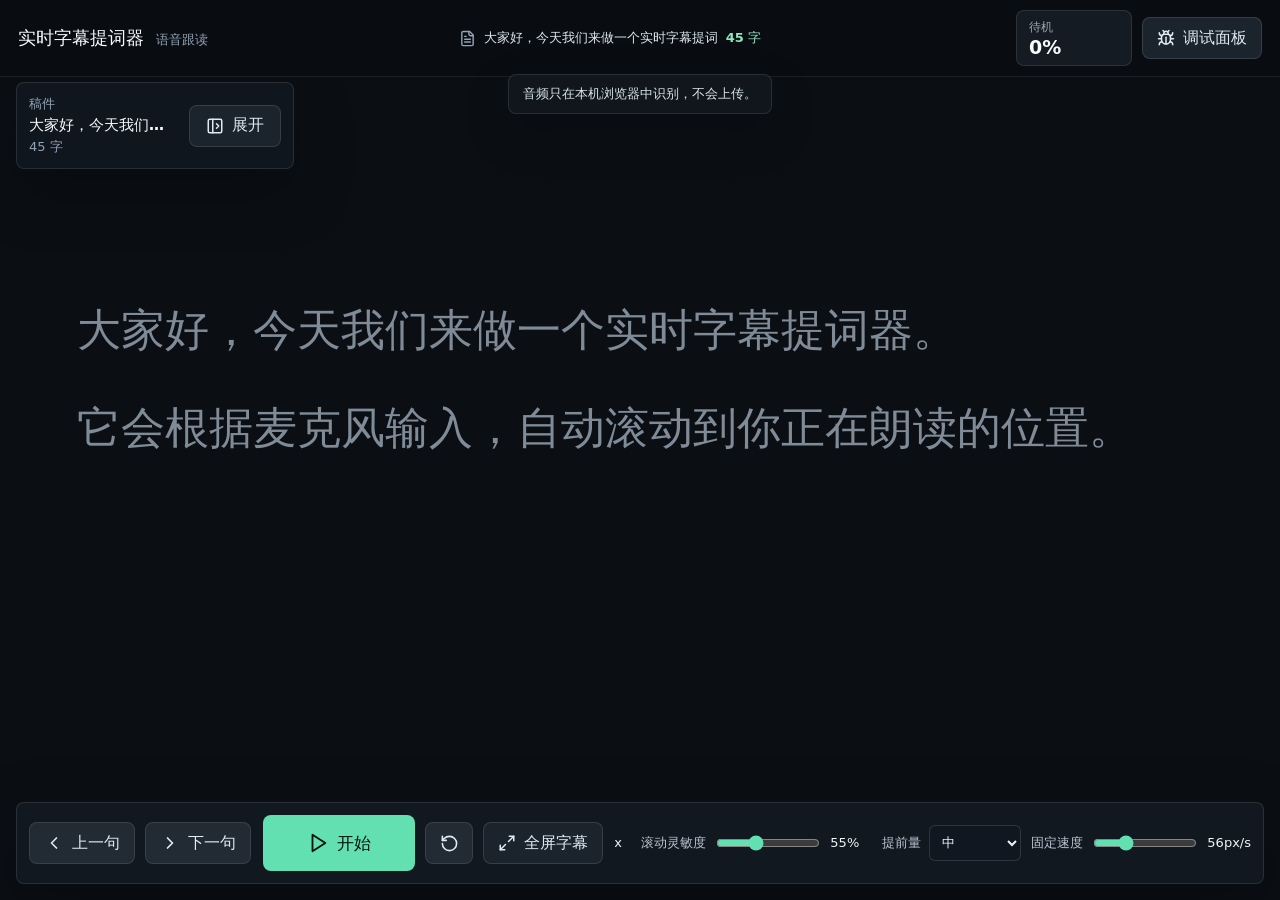
==== live-teleprompter/index.html @ d5e43165 "Update live-teleprompter static assets" ====
<!doctype html>
<html lang="zh-CN">
  <head>
    <meta charset="UTF-8" />
    <meta name="viewport" content="width=device-width, initial-scale=1.0" />
    <title>实时字幕提词器</title>
    <script type="module" crossorigin src="./assets/index-jituIsqL.js"></script>
    <link rel="stylesheet" crossorigin href="./assets/index-C1xmtw4L.css">
  </head>
  <body>
    <div id="root"></div>
  </body>
</html>
---- live-teleprompter/assets/index-C1xmtw4L.css ----
:root{color:#ecf4f7;background:#0b0f14;font-family:Inter,Noto Sans SC,PingFang SC,Microsoft YaHei,system-ui,-apple-system,BlinkMacSystemFont,sans-serif;font-synthesis:none;text-rendering:optimizeLegibility}*{box-sizing:border-box}body{margin:0;min-width:320px;min-height:100vh;background:#0b0f14}button,input,select,textarea{font:inherit}button{-webkit-tap-highlight-color:transparent}.app-shell{position:relative;min-height:100dvh;overflow:hidden;background:#0b0f14}.app-statusbar{position:fixed;top:0;right:0;left:0;z-index:18;display:grid;grid-template-columns:minmax(220px,max-content) minmax(180px,1fr) minmax(280px,max-content);align-items:center;gap:18px;min-height:64px;padding:10px 18px;border-bottom:1px solid rgb(255 255 255 / 8%);background:#0a0e13f0}.brand-lockup{display:flex;align-items:baseline;gap:12px;min-width:0}.brand-lockup h1{margin:0;color:#f8fbff;font-size:18px;line-height:1.2;letter-spacing:0;white-space:nowrap}.brand-lockup span,.statusbar-center,.script-drawer-summary span,.script-drawer-summary small{color:#93a3b4;font-size:13px}.statusbar-center{display:flex;align-items:center;justify-content:center;gap:8px;min-width:0}.statusbar-center span{overflow:hidden;color:#dce8ef;text-overflow:ellipsis;white-space:nowrap}.statusbar-center strong{color:#8fe6c1;font-size:13px;font-weight:700;white-space:nowrap}.statusbar-actions{display:flex;align-items:center;justify-content:flex-end;gap:10px;min-width:0}.status-pill{display:grid;min-width:116px;gap:2px;padding:8px 12px;border:1px solid rgb(255 255 255 / 10%);border-radius:8px;background:#151b22}.status-pill span{color:#9aa8b6;font-size:12px}.status-pill strong{color:#f8fbff;font-size:19px;line-height:1}.status-listening{border-color:#5bd6a46b;background:#19564170}.primary-button,.secondary-button,.danger-button,.icon-button,.dock-button{display:inline-flex;align-items:center;justify-content:center;gap:8px;min-width:0;height:42px;border-radius:8px;border:0;cursor:pointer;font-weight:700;letter-spacing:0;white-space:nowrap}.primary-button{min-width:116px;padding:0 18px;color:#07120f;background:#62e0b1}.primary-button-large{min-width:152px;height:56px;font-size:17px}.secondary-button{min-width:112px;padding:0 14px;color:#dfeaf1;border:1px solid rgb(255 255 255 / 12%);background:#1b232c}.danger-button{min-width:98px;padding:0 12px;color:#ffd8d8;border:1px solid rgb(248 113 113 / 28%);background:#332024}.danger-button-compact{min-width:82px}.icon-button,.dock-button{color:#dfeaf1;border:1px solid rgb(255 255 255 / 10%);background:#222a34}.icon-button{width:48px}.dock-button{min-width:96px;padding:0 14px}.primary-button:disabled{cursor:not-allowed;color:#1c2730;background:#6c7a88}.secondary-button:disabled,.danger-button:disabled{cursor:not-allowed;opacity:.5}.diagnostic-toggle{min-width:108px}.notice{position:fixed;top:74px;left:50%;z-index:21;max-width:min(760px,calc(100vw - 32px));min-height:0;margin:0;padding:9px 14px;transform:translate(-50%);border:1px solid rgb(255 255 255 / 10%);border-radius:8px;color:#d7e3ea;background:#12181fe5;font-size:13px;line-height:1.5;box-shadow:0 18px 46px #00000038}.notice-link{display:inline-flex;align-items:center;min-height:28px;margin-left:10px;padding:0 10px;border:1px solid rgb(143 230 193 / 42%);border-radius:6px;color:#8fe6c1;background:#1956414d;font-weight:700;text-decoration:none}.script-drawer{position:fixed;top:82px;left:16px;z-index:16;width:min(278px,calc(100vw - 32px));border:1px solid rgb(255 255 255 / 10%);border-radius:8px;background:#12181ff0;box-shadow:0 22px 60px #00000047}.script-drawer-open{bottom:120px;width:min(440px,calc(100vw - 32px));background:#f5f7fa;color:#172231}.script-drawer-summary{display:flex;align-items:center;justify-content:space-between;gap:12px;padding:12px}.script-drawer-summary div{display:grid;gap:3px;min-width:0}.script-drawer-summary strong{overflow:hidden;color:#f8fbff;font-size:15px;text-overflow:ellipsis;white-space:nowrap}.script-drawer-open .script-drawer-summary{border-bottom:1px solid #d8e1ea}.script-drawer-open .script-drawer-summary span,.script-drawer-open .script-drawer-summary small{color:#647386}.script-drawer-open .script-drawer-summary strong{color:#172231}.drawer-toggle{min-width:92px}.script-drawer-body{display:grid;grid-template-rows:minmax(0,1fr) auto;gap:12px;height:calc(100% - 69px);min-height:0;padding:12px}.script-library,.debug-panel{border:1px solid #d5dde4;border-radius:8px;background:#fff}.script-library{display:grid;grid-template-columns:1fr auto;align-items:end;gap:10px;padding:12px}.library-field{display:grid;gap:6px;min-width:0;color:#4e5c69;font-size:13px}.library-field input,.library-field select{width:100%;height:38px;min-width:0;border:1px solid #cbd5df;border-radius:6px;padding:0 10px;background:#fff;color:#172534}.script-library .secondary-button,.script-library .danger-button{height:38px;color:#19334d;border-color:#b8c7d6;background:#f7fafc}.script-library .danger-button{color:#8a1f1f;border-color:#efb8b8;background:#fff5f5}.performance-workspace{position:fixed;top:64px;right:0;bottom:104px;left:0;display:block;min-width:0;margin:0}.reader-pane{position:relative;width:100%;height:100%;min-height:0;background:#0b0f14}.pane-heading{display:none}.reader-frame{--reader-font-size: 44px;width:100%;height:100%;overflow-y:auto;padding:26vh max(56px,6vw) 34vh;background:#0b0f14;color:#d6dee5;scroll-behavior:smooth}.reader-frame p{max-width:1160px;margin:0 auto 34px;color:#7f8b97;font-size:var(--reader-font-size);font-weight:650;line-height:1.45;overflow-wrap:anywhere;transition:color .16s ease,transform .16s ease}.reader-frame p.is-current{color:#fff;transform:translate(8px)}.reader-frame .is-match-highlight{color:#f8fff0;background:#62e0b133;border-radius:.12em;box-shadow:0 0 0 .08em #62e0b16b}.reader-frame .is-skippable{color:#6d8798;text-decoration:line-through;text-decoration-thickness:.08em;text-decoration-color:#7fa0b5a6}.reader-frame p.is-current .is-skippable{color:#a5bfd0}.empty-reader{color:#7f8b97}.control-dock{position:fixed;right:16px;bottom:max(16px,env(safe-area-inset-bottom));left:16px;z-index:18;display:grid;grid-template-columns:minmax(190px,max-content) minmax(260px,max-content) minmax(360px,1fr);align-items:center;gap:12px;max-width:1320px;margin:0 auto;padding:12px;border:1px solid rgb(255 255 255 / 10%);border-radius:8px;background:#141a21f0;box-shadow:0 24px 68px #00000052}.dock-group{display:flex;align-items:center;gap:10px;min-width:0}.dock-group-primary{justify-content:center}.dock-group-settings{justify-content:flex-end;overflow-x:auto;padding-bottom:1px;-webkit-overflow-scrolling:touch}.control-field{display:flex;align-items:center;gap:8px;min-height:42px;color:#b8c5d1;font-size:13px;white-space:nowrap}.control-field select{min-width:112px;height:36px;border:1px solid rgb(255 255 255 / 13%);border-radius:6px;padding:0 8px;background:#101720;color:#edf5f8}.control-field input[type=range]{width:104px;accent-color:#62e0b1}.control-field output{min-width:42px;color:#edf5f8;font-variant-numeric:tabular-nums}.control-field-compact select{min-width:92px}.debug-panel{position:fixed;top:82px;right:16px;bottom:124px;z-index:20;width:min(720px,calc(100vw - 32px));padding:12px;overflow-y:auto;color:#172534;box-shadow:0 24px 70px #00000057}.debug-actions{display:flex;flex-wrap:wrap;justify-content:flex-end;gap:10px;margin-bottom:10px}.debug-actions .secondary-button,.debug-simulator .secondary-button{color:#19334d;border-color:#b8c7d6;background:#f7fafc}.debug-simulator{display:grid;grid-template-columns:minmax(240px,1fr) auto auto;align-items:end;gap:10px;margin-bottom:12px}.debug-simulator-field{display:grid;gap:6px;min-width:0;color:#4e5c69;font-size:13px}.debug-simulator-field input{height:38px;min-width:0;border:1px solid #cbd5df;border-radius:6px;padding:0 10px;background:#fff;color:#172534}.debug-grid{display:grid;grid-template-columns:repeat(4,minmax(120px,1fr));gap:10px;margin:0}.debug-panel div{min-width:0}.debug-panel dt{margin-bottom:4px;color:#66717f;font-size:12px}.debug-panel dd{min-height:24px;margin:0;overflow:hidden;color:#172534;font-variant-numeric:tabular-nums;text-overflow:ellipsis;white-space:nowrap}.debug-log{margin-top:12px;border-top:1px solid #e2e8ef;padding-top:10px}.debug-log h3{margin:0 0 8px;color:#172534;font-size:14px}.debug-log ol{display:grid;gap:6px;max-height:180px;margin:0;padding:0;overflow-y:auto;list-style:none}.debug-log li{display:grid;grid-template-columns:minmax(104px,max-content) minmax(72px,max-content) minmax(0,1fr);align-items:baseline;gap:8px;min-width:0;padding:8px;border-radius:6px;background:#f7fafc}.debug-log strong,.debug-log span,.debug-log em{font-size:12px}.debug-log span{color:#66717f;font-variant-numeric:tabular-nums}.debug-log em{color:#8a1f1f;font-style:normal}.debug-log p{grid-column:1 / -1;margin:0;overflow:hidden;color:#344456;font-size:13px;text-overflow:ellipsis;white-space:nowrap}.editor-pane{display:grid;grid-template-rows:auto minmax(0,1fr);min-height:0}.editor-pane .pane-heading{display:flex;align-items:baseline;justify-content:space-between;gap:12px;margin-bottom:10px}.editor-pane .pane-heading h2{margin:0;color:#172231;font-size:17px}.editor-pane .pane-heading span{color:#6b7785;font-size:13px}textarea{display:block;width:100%;min-height:0;resize:none;padding:16px;border:1px solid #cbd5df;border-radius:8px;outline:none;background:#fff;color:#172534;line-height:1.8}textarea:focus{border-color:#2f8fdf;box-shadow:0 0 0 3px #2f8fdf1f}.fullscreen-exit-button{position:fixed;top:max(18px,env(safe-area-inset-top));right:max(18px,env(safe-area-inset-right));z-index:30;display:inline-flex;align-items:center;justify-content:center;gap:8px;height:44px;padding:0 16px;border:1px solid rgb(255 255 255 / 18%);border-radius:8px;color:#f8fbff;background:#151b20d1;box-shadow:0 10px 30px #0000003d;cursor:pointer}.app-shell-fullscreen{padding:0;background:#0b0f14}.app-shell-fullscreen .app-statusbar,.app-shell-fullscreen .control-dock,.app-shell-fullscreen .notice,.app-shell-fullscreen .script-drawer,.app-shell-fullscreen .debug-panel{display:none}.app-shell-fullscreen .performance-workspace{position:static;inset:auto;height:100dvh}.reader-pane-fullscreen{position:fixed;top:0;right:0;bottom:0;left:0;z-index:20;min-height:100dvh;background:#0b0f14}.reader-pane-fullscreen .reader-frame{width:100vw;height:100dvh;padding:max(45vh,env(safe-area-inset-top)) max(64px,env(safe-area-inset-right)) max(42vh,env(safe-area-inset-bottom)) max(64px,env(safe-area-inset-left))}.reader-pane-fullscreen .reader-frame p{width:100%;max-width:none;margin-right:0;margin-left:0;text-align:left}@media(max-width:1180px){.app-statusbar{grid-template-columns:minmax(180px,max-content) 1fr}.statusbar-center{display:none}.control-dock{grid-template-columns:minmax(0,1fr)}.dock-group{justify-content:center}.dock-group-settings{justify-content:flex-start}.reader-frame{padding-right:40px;padding-left:40px}.script-drawer-open,.debug-panel{bottom:220px}.debug-grid{grid-template-columns:repeat(2,minmax(120px,1fr))}}@media(max-width:720px){.app-statusbar{grid-template-columns:1fr auto;min-height:58px;padding:8px 10px}.brand-lockup{display:grid;gap:2px}.brand-lockup h1{font-size:16px}.status-pill{min-width:82px;padding:7px 9px}.diagnostic-toggle{width:42px;min-width:42px;padding:0;font-size:0}.notice{top:66px;width:calc(100vw - 20px)}.script-drawer{top:72px;left:10px;width:calc(100vw - 20px)}.script-drawer-open{bottom:190px}.script-library{grid-template-columns:1fr}.performance-workspace{top:58px;right:0;bottom:178px;left:0}.reader-frame{padding:22vh 22px 30vh}.reader-frame p{margin-bottom:28px;font-size:clamp(30px,var(--reader-font-size),56px)}.control-dock{right:10px;bottom:max(10px,env(safe-area-inset-bottom));left:10px;gap:8px;padding:10px}.dock-group{gap:8px}.dock-button{min-width:0;flex:1}.primary-button-large{flex:1;min-width:132px}.dock-group-settings{justify-content:flex-start}.control-field-range input[type=range]{width:96px}.debug-panel{top:72px;right:10px;bottom:190px;width:calc(100vw - 20px)}.debug-simulator{grid-template-columns:1fr}}@media(max-width:520px){.brand-lockup span,.status-pill span{display:none}.status-pill{min-width:66px}.performance-workspace{top:58px;right:0;bottom:202px;left:0}.reader-frame{padding:20vh 18px 38vh}.reader-frame p{margin-bottom:24px;line-height:1.38}.script-drawer-open,.debug-panel{bottom:212px}.script-drawer-summary{gap:8px;padding:10px}.drawer-toggle{min-width:74px}.script-drawer-body{height:calc(100% - 61px)}.control-dock{grid-template-columns:minmax(0,1fr);max-height:calc(100dvh - 76px);overflow-y:auto}.dock-group-primary{order:1}.dock-group-navigation{order:2}.dock-group-settings{order:3}.dock-group-primary .secondary-button{min-width:0;flex:1;padding:0 10px}.primary-button-large{min-width:112px}.control-field{flex:0 0 auto}.control-field input[type=range]{width:88px}.debug-grid{grid-template-columns:1fr}.debug-log li{grid-template-columns:1fr auto}.script-library{grid-template-columns:minmax(0,1fr) auto auto;gap:8px;padding:8px}.script-library>:nth-child(1),.script-library>:nth-child(3){grid-column:1 / 2}.script-library>:nth-child(2){grid-column:2 / 4}.script-library>:nth-child(4){grid-column:2 / 3}.script-library>:nth-child(5){grid-column:3 / 4}.library-field span{position:absolute;width:1px;height:1px;overflow:hidden;clip:rect(0 0 0 0);white-space:nowrap}.script-library .secondary-button,.script-library .danger-button{min-width:0;padding:0 10px}}
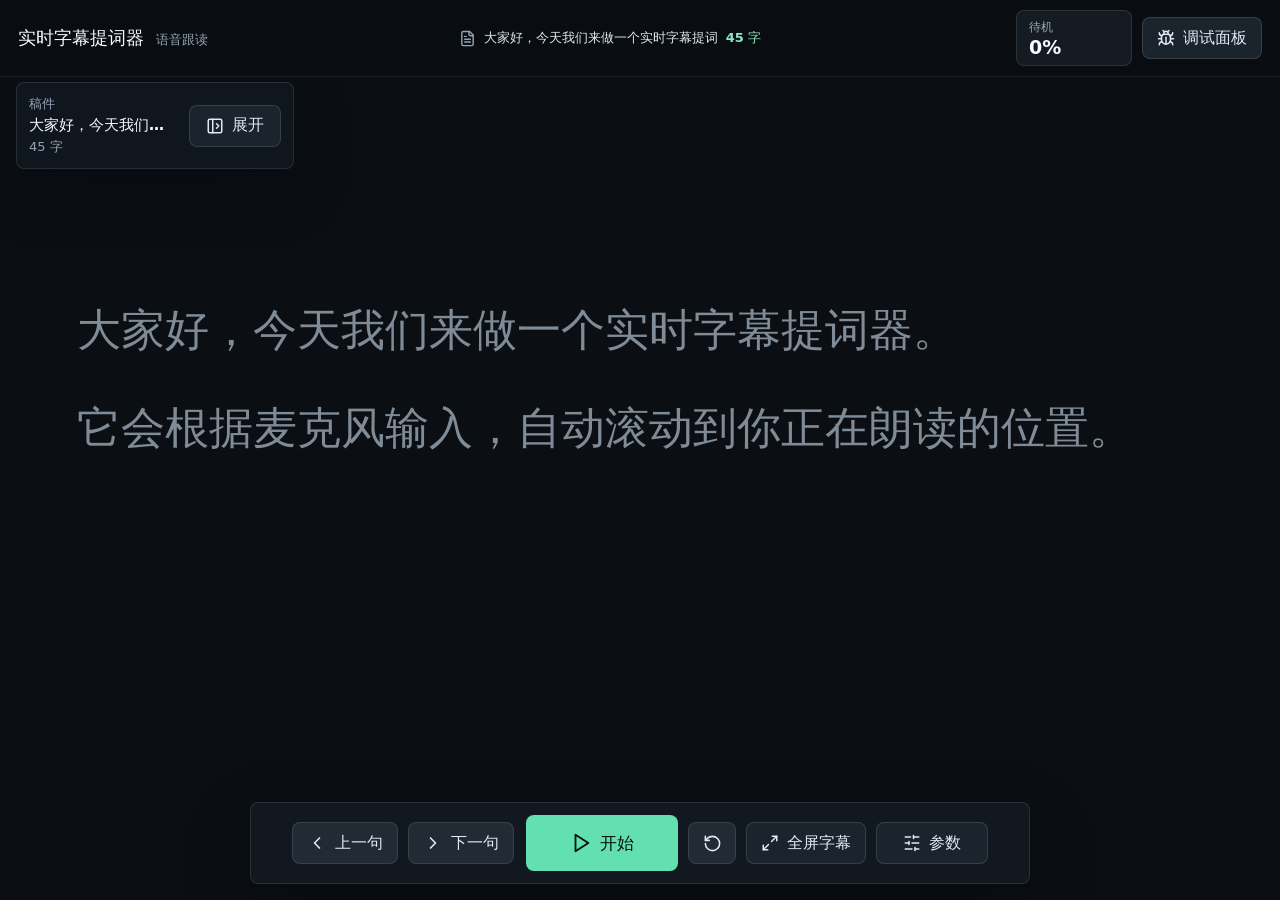
==== commit 5dd23da6: "Update live-teleprompter static assets" ====
--- a/live-teleprompter/index.html
+++ b/live-teleprompter/index.html
@@ -4,8 +4,8 @@
     <meta charset="UTF-8" />
     <meta name="viewport" content="width=device-width, initial-scale=1.0" />
     <title>实时字幕提词器</title>
-    <script type="module" crossorigin src="./assets/index-jituIsqL.js"></script>
-    <link rel="stylesheet" crossorigin href="./assets/index-C1xmtw4L.css">
+    <script type="module" crossorigin src="./assets/index-DsSU8yg3.js"></script>
+    <link rel="stylesheet" crossorigin href="./assets/index-Cm7cVpqz.css">
   </head>
   <body>
     <div id="root"></div>
--- a/live-teleprompter/assets/index-Cm7cVpqz.css
+++ b/live-teleprompter/assets/index-Cm7cVpqz.css
@@ -0,0 +1 @@
+:root{color:#ecf4f7;background:#0b0f14;font-family:Inter,Noto Sans SC,PingFang SC,Microsoft YaHei,system-ui,-apple-system,BlinkMacSystemFont,sans-serif;font-synthesis:none;text-rendering:optimizeLegibility}*{box-sizing:border-box}body{margin:0;min-width:320px;min-height:100vh;background:#0b0f14}button,input,select,textarea{font:inherit}button{-webkit-tap-highlight-color:transparent}.app-shell{position:relative;min-height:100dvh;overflow:hidden;background:#0b0f14}.app-statusbar{position:fixed;top:0;right:0;left:0;z-index:18;display:grid;grid-template-columns:minmax(220px,max-content) minmax(180px,1fr) minmax(280px,max-content);align-items:center;gap:18px;min-height:64px;padding:10px 18px;border-bottom:1px solid rgb(255 255 255 / 8%);background:#0a0e13f0}.brand-lockup{display:flex;align-items:baseline;gap:12px;min-width:0}.brand-lockup h1{margin:0;color:#f8fbff;font-size:18px;line-height:1.2;letter-spacing:0;white-space:nowrap}.brand-lockup span,.statusbar-center,.script-drawer-summary span,.script-drawer-summary small{color:#93a3b4;font-size:13px}.statusbar-center{display:flex;align-items:center;justify-content:center;gap:8px;min-width:0}.statusbar-center span{overflow:hidden;color:#dce8ef;text-overflow:ellipsis;white-space:nowrap}.statusbar-center strong{color:#8fe6c1;font-size:13px;font-weight:700;white-space:nowrap}.statusbar-actions{display:flex;align-items:center;justify-content:flex-end;gap:10px;min-width:0}.status-pill{display:grid;min-width:116px;gap:2px;padding:8px 12px;border:1px solid rgb(255 255 255 / 10%);border-radius:8px;background:#151b22}.status-pill span{color:#9aa8b6;font-size:12px}.status-pill strong{color:#f8fbff;font-size:19px;line-height:1}.status-listening{border-color:#5bd6a46b;background:#19564170}.primary-button,.secondary-button,.danger-button,.icon-button,.dock-button{display:inline-flex;align-items:center;justify-content:center;gap:8px;min-width:0;height:42px;border-radius:8px;border:0;cursor:pointer;font-weight:700;letter-spacing:0;white-space:nowrap}.primary-button{min-width:116px;padding:0 18px;color:#07120f;background:#62e0b1}.primary-button-large{min-width:152px;height:56px;font-size:17px}.secondary-button{min-width:112px;padding:0 14px;color:#dfeaf1;border:1px solid rgb(255 255 255 / 12%);background:#1b232c}.danger-button{min-width:98px;padding:0 12px;color:#ffd8d8;border:1px solid rgb(248 113 113 / 28%);background:#332024}.danger-button-compact{min-width:82px}.icon-button,.dock-button{color:#dfeaf1;border:1px solid rgb(255 255 255 / 10%);background:#222a34}.icon-button{width:48px}.dock-button{min-width:96px;padding:0 14px}.primary-button:disabled{cursor:not-allowed;color:#1c2730;background:#6c7a88}.secondary-button:disabled,.danger-button:disabled{cursor:not-allowed;opacity:.5}.diagnostic-toggle{min-width:108px}.notice{position:fixed;top:74px;left:50%;z-index:21;max-width:min(760px,calc(100vw - 32px));min-height:0;margin:0;padding:9px 14px;transform:translate(-50%);border:1px solid rgb(255 255 255 / 10%);border-radius:8px;color:#d7e3ea;background:#12181fe5;font-size:13px;line-height:1.5;box-shadow:0 18px 46px #00000038}.notice-link{display:inline-flex;align-items:center;min-height:28px;margin-left:10px;padding:0 10px;border:1px solid rgb(143 230 193 / 42%);border-radius:6px;color:#8fe6c1;background:#1956414d;font-weight:700;text-decoration:none}.app-shell-script-drawer-open .notice,.app-shell-debug-open .notice{display:none}.script-drawer{position:fixed;top:82px;left:16px;z-index:16;width:min(278px,calc(100vw - 32px));border:1px solid rgb(255 255 255 / 10%);border-radius:8px;background:#12181ff0;box-shadow:0 22px 60px #00000047}.script-drawer-open{bottom:120px;width:min(440px,calc(100vw - 32px));background:#f5f7fa;color:#172231}.script-drawer-summary{display:flex;align-items:center;justify-content:space-between;gap:12px;padding:12px}.script-drawer-summary div{display:grid;gap:3px;min-width:0}.script-drawer-summary strong{overflow:hidden;color:#f8fbff;font-size:15px;text-overflow:ellipsis;white-space:nowrap}.script-drawer-open .script-drawer-summary{border-bottom:1px solid #d8e1ea}.script-drawer-open .script-drawer-summary span,.script-drawer-open .script-drawer-summary small{color:#647386}.script-drawer-open .script-drawer-summary strong{color:#172231}.drawer-toggle{min-width:92px}.script-drawer-body{display:grid;grid-template-rows:minmax(0,1fr) auto;gap:12px;height:calc(100% - 69px);min-height:0;padding:12px}.script-library,.debug-panel{border:1px solid #d5dde4;border-radius:8px;background:#fff}.script-library{display:grid;grid-template-columns:1fr auto;align-items:end;gap:10px;padding:12px}.library-field{display:grid;gap:6px;min-width:0;color:#4e5c69;font-size:13px}.library-field input,.library-field select{width:100%;height:38px;min-width:0;border:1px solid #cbd5df;border-radius:6px;padding:0 10px;background:#fff;color:#172534}.script-library .secondary-button,.script-library .danger-button{height:38px;color:#19334d;border-color:#b8c7d6;background:#f7fafc}.script-library .danger-button{color:#8a1f1f;border-color:#efb8b8;background:#fff5f5}.performance-workspace{position:fixed;top:64px;right:0;bottom:104px;left:0;display:block;min-width:0;margin:0}.reader-pane{position:relative;width:100%;height:100%;min-height:0;background:#0b0f14}.pane-heading{display:none}.reader-frame{--reader-font-size: 44px;width:100%;height:100%;overflow-y:auto;padding:26vh max(56px,6vw) 34vh;background:#0b0f14;color:#d6dee5;scroll-behavior:smooth}.reader-frame p{max-width:1160px;margin:0 auto 34px;color:#7f8b97;font-size:var(--reader-font-size);font-weight:650;line-height:1.45;overflow-wrap:anywhere;transition:color .16s ease,transform .16s ease}.reader-frame p.is-current{color:#fff;transform:translate(8px)}.reader-frame .is-match-highlight{color:#f8fff0;background:#62e0b133;border-radius:.12em;box-shadow:0 0 0 .08em #62e0b16b}.reader-frame .is-skippable{color:#6d8798;text-decoration:line-through;text-decoration-thickness:.08em;text-decoration-color:#7fa0b5a6}.reader-frame p.is-current .is-skippable{color:#a5bfd0}.empty-reader{color:#7f8b97}.control-dock{position:fixed;right:16px;bottom:max(16px,env(safe-area-inset-bottom));left:16px;z-index:18;display:grid;grid-template-columns:minmax(190px,max-content) minmax(380px,max-content);align-items:center;justify-content:center;gap:12px;max-width:780px;margin:0 auto;padding:12px;border:1px solid rgb(255 255 255 / 10%);border-radius:8px;background:#141a21f0;box-shadow:0 24px 68px #00000052}.dock-group{display:flex;align-items:center;gap:10px;min-width:0}.dock-group-primary{justify-content:center}.control-field{display:flex;align-items:center;gap:8px;min-height:42px;color:#b8c5d1;font-size:13px;white-space:nowrap}.control-field select{min-width:112px;height:36px;border:1px solid rgb(255 255 255 / 13%);border-radius:6px;padding:0 8px;background:#101720;color:#edf5f8}.control-field input[type=range]{width:clamp(76px,8vw,104px);accent-color:#62e0b1}.control-field output{min-width:42px;color:#edf5f8;font-variant-numeric:tabular-nums}.control-field-compact select{min-width:92px}.settings-popover{position:absolute;right:12px;bottom:calc(100% + 12px);left:12px;display:grid;gap:12px;max-height:min(68vh,520px);padding:14px;overflow-y:auto;border:1px solid rgb(255 255 255 / 12%);border-radius:8px;background:#141a21fa;box-shadow:0 22px 68px #00000057}.settings-popover-header{display:flex;align-items:center;justify-content:space-between;gap:12px}.settings-popover-header h2{margin:0;color:#f8fbff;font-size:15px}.settings-close{width:38px;height:38px}.settings-popover-grid{display:grid;grid-template-columns:repeat(2,minmax(220px,1fr));gap:10px 14px}.settings-popover .control-field{justify-content:space-between;min-width:0}.settings-popover .control-field select{min-width:128px}.settings-popover .control-field-compact select{min-width:112px}.settings-popover .control-field input[type=range]{width:min(160px,34vw)}.settings-danger{justify-self:end}.debug-panel{position:fixed;top:82px;right:16px;bottom:124px;z-index:20;width:min(720px,calc(100vw - 32px));padding:12px;overflow-y:auto;color:#172534;box-shadow:0 24px 70px #00000057}.debug-actions{display:flex;flex-wrap:wrap;justify-content:flex-end;gap:10px;margin-bottom:10px}.debug-actions .secondary-button,.debug-simulator .secondary-button{color:#19334d;border-color:#b8c7d6;background:#f7fafc}.debug-simulator{display:grid;grid-template-columns:minmax(240px,1fr) auto auto;align-items:end;gap:10px;margin-bottom:12px}.debug-simulator-field{display:grid;gap:6px;min-width:0;color:#4e5c69;font-size:13px}.debug-simulator-field input{height:38px;min-width:0;border:1px solid #cbd5df;border-radius:6px;padding:0 10px;background:#fff;color:#172534}.debug-grid{display:grid;grid-template-columns:repeat(4,minmax(120px,1fr));gap:10px;margin:0}.debug-panel div{min-width:0}.debug-panel dt{margin-bottom:4px;color:#66717f;font-size:12px}.debug-panel dd{min-height:24px;margin:0;overflow:hidden;color:#172534;font-variant-numeric:tabular-nums;text-overflow:ellipsis;white-space:nowrap}.debug-log{margin-top:12px;border-top:1px solid #e2e8ef;padding-top:10px}.debug-log h3{margin:0 0 8px;color:#172534;font-size:14px}.debug-log ol{display:grid;gap:6px;max-height:180px;margin:0;padding:0;overflow-y:auto;list-style:none}.debug-log li{display:grid;grid-template-columns:minmax(104px,max-content) minmax(72px,max-content) minmax(0,1fr);align-items:baseline;gap:8px;min-width:0;padding:8px;border-radius:6px;background:#f7fafc}.debug-log strong,.debug-log span,.debug-log em{font-size:12px}.debug-log span{color:#66717f;font-variant-numeric:tabular-nums}.debug-log em{color:#8a1f1f;font-style:normal}.debug-log p{grid-column:1 / -1;margin:0;overflow:hidden;color:#344456;font-size:13px;text-overflow:ellipsis;white-space:nowrap}.editor-pane{display:grid;grid-template-rows:auto minmax(0,1fr);min-height:0}.editor-pane .pane-heading{display:flex;align-items:baseline;justify-content:space-between;gap:12px;margin-bottom:10px}.editor-pane .pane-heading h2{margin:0;color:#172231;font-size:17px}.editor-pane .pane-heading span{color:#6b7785;font-size:13px}textarea{display:block;width:100%;min-height:0;resize:none;padding:16px;border:1px solid #cbd5df;border-radius:8px;outline:none;background:#fff;color:#172534;line-height:1.8}textarea:focus{border-color:#2f8fdf;box-shadow:0 0 0 3px #2f8fdf1f}.fullscreen-exit-button{position:fixed;top:max(18px,env(safe-area-inset-top));right:max(18px,env(safe-area-inset-right));z-index:30;display:inline-flex;align-items:center;justify-content:center;gap:8px;height:44px;padding:0 16px;border:1px solid rgb(255 255 255 / 18%);border-radius:8px;color:#f8fbff;background:#151b20d1;box-shadow:0 10px 30px #0000003d;cursor:pointer}.app-shell-fullscreen{padding:0;background:#0b0f14}.app-shell-fullscreen .app-statusbar,.app-shell-fullscreen .control-dock,.app-shell-fullscreen .notice,.app-shell-fullscreen .script-drawer,.app-shell-fullscreen .debug-panel{display:none}.app-shell-fullscreen .performance-workspace{position:static;inset:auto;height:100dvh}.reader-pane-fullscreen{position:fixed;top:0;right:0;bottom:0;left:0;z-index:20;min-height:100dvh;background:#0b0f14}.reader-pane-fullscreen .reader-frame{width:100vw;height:100dvh;padding:max(45vh,env(safe-area-inset-top)) max(64px,env(safe-area-inset-right)) max(42vh,env(safe-area-inset-bottom)) max(64px,env(safe-area-inset-left))}.reader-pane-fullscreen .reader-frame p{width:100%;max-width:none;margin-right:0;margin-left:0;text-align:left}@media(max-width:1180px){.app-statusbar{grid-template-columns:minmax(180px,max-content) 1fr}.statusbar-center{display:none}.control-dock{grid-template-columns:minmax(0,1fr)}.dock-group{justify-content:center}.reader-frame{padding-right:40px;padding-left:40px}.script-drawer-open,.debug-panel{bottom:220px}.debug-grid{grid-template-columns:repeat(2,minmax(120px,1fr))}}@media(max-width:720px){.app-statusbar{grid-template-columns:1fr auto;min-height:58px;padding:8px 10px}.brand-lockup{display:grid;gap:2px}.brand-lockup h1{font-size:16px}.status-pill{min-width:82px;padding:7px 9px}.diagnostic-toggle{width:42px;min-width:42px;padding:0;font-size:0}.notice{top:66px;width:calc(100vw - 20px)}.script-drawer{top:72px;left:10px;width:calc(100vw - 20px)}.script-drawer-open{bottom:190px}.script-library{grid-template-columns:1fr}.performance-workspace{top:58px;right:0;bottom:178px;left:0}.reader-frame{padding:22vh 22px 30vh}.reader-frame p{margin-bottom:28px;font-size:clamp(30px,var(--reader-font-size),56px)}.control-dock{right:10px;bottom:max(10px,env(safe-area-inset-bottom));left:10px;gap:8px;padding:10px}.dock-group{gap:8px}.dock-button{min-width:0;flex:1}.primary-button-large{flex:1;min-width:132px}.control-field-range input[type=range]{width:96px}.settings-popover{right:0;bottom:calc(100% + 10px);left:0;max-height:min(58vh,440px);padding:12px}.settings-popover-grid{grid-template-columns:1fr}.settings-popover .control-field input[type=range]{width:min(136px,38vw)}.debug-panel{top:72px;right:10px;bottom:190px;width:calc(100vw - 20px)}.debug-simulator{grid-template-columns:1fr}}@media(max-width:520px){.brand-lockup span,.status-pill span{display:none}.status-pill{min-width:66px}.performance-workspace{top:58px;right:0;bottom:202px;left:0}.reader-frame{padding:20vh 18px 38vh}.reader-frame p{margin-bottom:24px;line-height:1.38}.script-drawer-open,.debug-panel{bottom:212px}.script-drawer-summary{gap:8px;padding:10px}.drawer-toggle{min-width:74px}.script-drawer-body{height:calc(100% - 61px)}.control-dock{grid-template-columns:minmax(0,1fr);max-height:calc(100dvh - 76px);overflow-y:auto}.dock-group-primary{order:1}.dock-group-navigation{order:2}.dock-group-primary .secondary-button{min-width:0;flex:1;padding:0 10px}.primary-button-large{min-width:112px}.control-field input[type=range]{width:88px}.debug-grid{grid-template-columns:1fr}.debug-log li{grid-template-columns:1fr auto}.script-library{grid-template-columns:minmax(0,1fr) auto auto;gap:8px;padding:8px}.script-library>:nth-child(1),.script-library>:nth-child(3){grid-column:1 / 2}.script-library>:nth-child(2){grid-column:2 / 4}.script-library>:nth-child(4){grid-column:2 / 3}.script-library>:nth-child(5){grid-column:3 / 4}.library-field span{position:absolute;width:1px;height:1px;overflow:hidden;clip:rect(0 0 0 0);white-space:nowrap}.script-library .secondary-button,.script-library .danger-button{min-width:0;padding:0 10px}}@media(max-width:520px)and (max-height:720px)and (orientation:portrait){.script-drawer-open{bottom:190px}.script-drawer-open .script-drawer-summary{padding:8px 10px}.script-drawer-open .script-drawer-summary small{display:none}.script-drawer-body{grid-template-rows:minmax(0,1fr) auto;gap:8px;height:calc(100% - 55px);padding:8px 10px}.script-drawer-open .editor-pane{grid-template-rows:minmax(0,1fr)}.script-drawer-open .editor-pane .pane-heading{display:none}.script-drawer-open textarea{padding:12px;line-height:1.55}.script-drawer-open .script-library{grid-template-columns:minmax(0,1fr) auto auto;gap:6px;padding:8px}.script-drawer-open .script-library>:nth-child(1),.script-drawer-open .script-library>:nth-child(3){grid-column:1 / 2}.script-drawer-open .script-library>:nth-child(2){grid-column:2 / 4}.script-drawer-open .script-library>:nth-child(4){grid-column:2 / 3}.script-drawer-open .script-library>:nth-child(5){grid-column:3 / 4}.script-drawer-open .library-field input,.script-drawer-open .library-field select,.script-drawer-open .script-library .secondary-button,.script-drawer-open .script-library .danger-button{height:32px}}.app-shell-compact-landscape .app-statusbar{grid-template-columns:minmax(190px,max-content) minmax(0,1fr) minmax(214px,max-content);height:48px;min-height:48px;padding:6px 12px;overflow:hidden}.app-shell-compact-landscape .brand-lockup{display:flex;align-items:baseline;gap:10px}.app-shell-compact-landscape .brand-lockup h1{font-size:17px}.app-shell-compact-landscape .brand-lockup span{display:inline;font-size:13px}.app-shell-compact-landscape .statusbar-center{display:flex;justify-content:center}.app-shell-compact-landscape .status-pill{min-width:88px;padding:4px 10px}.app-shell-compact-landscape .status-pill span{display:block}.app-shell-compact-landscape .status-pill strong{font-size:18px}.app-shell-compact-landscape .diagnostic-toggle{min-width:48px;width:48px;height:36px;padding:0;font-size:0}.app-shell-compact-landscape .notice{top:56px;max-width:min(560px,calc(100vw - 176px));padding:7px 12px;font-size:12px}.app-shell-compact-landscape .script-drawer{top:62px;left:10px;width:min(270px,32vw)}.app-shell-compact-landscape .script-drawer-summary{align-items:center;gap:8px;padding:10px}.app-shell-compact-landscape .script-drawer-summary strong{font-size:14px}.app-shell-compact-landscape .drawer-toggle{min-width:76px;height:36px}.app-shell-compact-landscape .script-drawer-open{top:54px;bottom:58px;width:min(430px,calc(100vw - 150px))}.app-shell-compact-landscape .script-drawer-open .script-drawer-summary{padding:8px 10px}.app-shell-compact-landscape .script-drawer-open .script-drawer-summary small{display:none}.app-shell-compact-landscape .script-drawer-body{grid-template-rows:minmax(0,1fr) auto;gap:6px;height:calc(100% - 55px);padding:6px 10px}.app-shell-compact-landscape .editor-pane{grid-template-rows:minmax(0,1fr)}.app-shell-compact-landscape .editor-pane .pane-heading{display:none}.app-shell-compact-landscape textarea{padding:12px;line-height:1.55}.app-shell-compact-landscape .script-library{grid-template-columns:minmax(88px,1fr) auto minmax(88px,1fr) auto auto;align-items:center;gap:6px;padding:8px}.app-shell-compact-landscape .script-library>*{grid-column:auto}.app-shell-compact-landscape .library-field{gap:0}.app-shell-compact-landscape .library-field input,.app-shell-compact-landscape .library-field select{height:32px}.app-shell-compact-landscape .library-field span{position:absolute;width:1px;height:1px;overflow:hidden;clip:rect(0 0 0 0);white-space:nowrap}.app-shell-compact-landscape .script-library .secondary-button,.app-shell-compact-landscape .script-library .danger-button{min-width:0;height:32px;padding:0 9px;font-size:12px}.app-shell-compact-landscape .performance-workspace{top:48px;right:126px;bottom:62px;left:0}.app-shell-compact-landscape .reader-frame{padding:18vh max(20px,3vw) 24vh max(126px,14vw)}.app-shell-compact-landscape .reader-frame p{max-width:920px;margin-bottom:20px;font-size:clamp(28px,var(--reader-font-size),48px);line-height:1.32}.app-shell-compact-landscape .control-dock{top:58px;right:10px;bottom:10px;left:auto;grid-template-columns:minmax(0,1fr);align-content:center;align-items:stretch;width:106px;max-width:none;margin:0;padding:8px;overflow:visible}.app-shell-compact-landscape .dock-group{flex-direction:column;justify-content:center;gap:8px}.app-shell-compact-landscape .dock-group-navigation{order:1}.app-shell-compact-landscape .dock-group-primary{order:2}.app-shell-compact-landscape .dock-button,.app-shell-compact-landscape .icon-button,.app-shell-compact-landscape .secondary-button,.app-shell-compact-landscape .danger-button{width:100%;min-width:0;height:42px;padding:0 8px;font-size:13px}.app-shell-compact-landscape .primary-button-large{width:100%;min-width:0;height:56px;font-size:16px}.app-shell-compact-landscape .dock-group-primary .secondary-button{font-size:0}.app-shell-compact-landscape .settings-toggle{font-size:13px}.app-shell-compact-landscape .settings-popover{position:fixed;right:126px;bottom:70px;left:auto;width:min(520px,calc(100vw - 148px));max-height:calc(100vh - 132px);padding:12px}.app-shell-compact-landscape .settings-popover-grid{grid-template-columns:repeat(2,minmax(0,1fr));gap:8px 10px}.app-shell-compact-landscape .settings-popover .control-field{min-height:34px}.app-shell-compact-landscape .settings-popover .control-field select{min-width:92px}.app-shell-compact-landscape .control-field{flex:0 0 auto;min-height:36px;font-size:13px}.app-shell-compact-landscape .control-field select{height:34px;min-width:88px}.app-shell-compact-landscape .control-field input[type=range]{width:76px}.app-shell-compact-landscape .control-field output{min-width:34px}.app-shell-compact-landscape .debug-panel{top:58px;right:126px;bottom:70px;width:min(620px,calc(100vw - 148px))}.app-shell-compact-landscape .debug-grid{grid-template-columns:repeat(3,minmax(112px,1fr))}@media(max-width:760px)and (orientation:landscape)and (max-height:520px){.app-shell-compact-landscape .app-statusbar{grid-template-columns:minmax(160px,max-content) minmax(0,1fr) minmax(138px,max-content)}.app-shell-compact-landscape .statusbar-center{display:none}.app-shell-compact-landscape .brand-lockup h1{font-size:15px}.app-shell-compact-landscape .statusbar-actions{gap:8px}.app-shell-compact-landscape .status-pill{min-width:74px}.app-shell-compact-landscape .script-drawer{width:min(244px,34vw)}.app-shell-compact-landscape .reader-frame{padding-left:max(96px,12vw)}.app-shell-compact-landscape .reader-frame p{font-size:clamp(26px,var(--reader-font-size),42px)}.app-shell-compact-landscape .control-dock{width:96px}.app-shell-compact-landscape .performance-workspace,.app-shell-compact-landscape .settings-popover{right:116px}}
